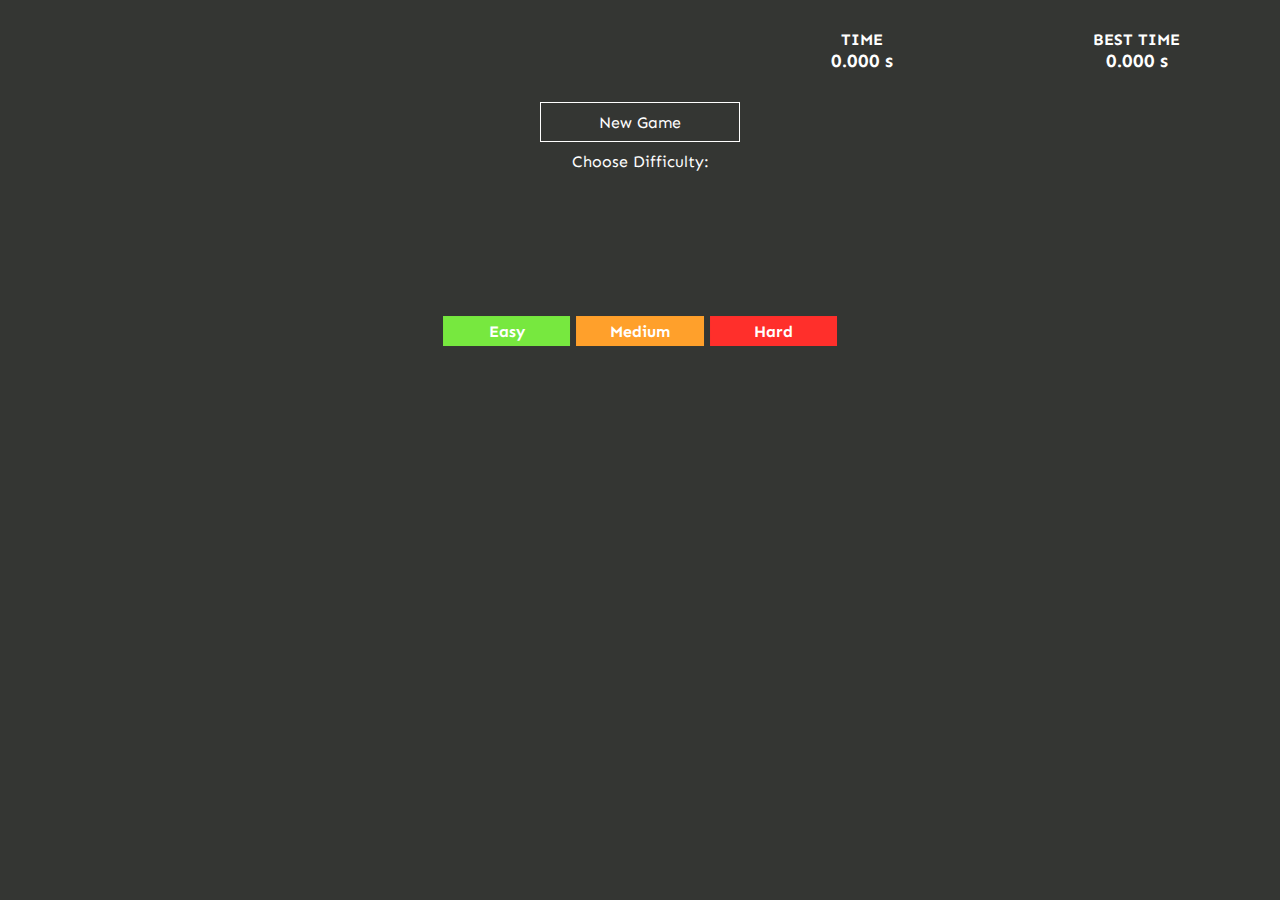
==== index.html @ d8014200 "Add files via upload" ====
<!DOCTYPE html>
<html lang="en">
<head>
    <meta charset="UTF-8">
    <meta name="viewport" content="width=device-width, initial-scale=1.0">
    <link rel="stylesheet" href="index.css">
    <title>Document</title>
</head>
<body>
    <header>
        <ul>
            <li id="timer">
                <h4>TIME</h4>
                <h3 id="sec">0<h3><h3>.</h3><h3 id="msec">000</h3><h3> s</h3>
            </li>
            <li id="best">
                <h4>BEST TIME</h4>
                <h3 class="btime">0.000 s</h3>
            </li>
        </ul>
  
    </header>
    <main>
        <p id="newgame">New Game</p>
        <section>       
            <p id="toptext">Choose Difficulty:</p>
        </section>
        <section>
            <div id="container">
            </div>
        </section>
    </main>
    <script src="app.js"></script>
</body>
</html>
---- index.css ----
@import url('https://fonts.googleapis.com/css?family=Sen&display=swap');
*{
    font-family: 'Sen';
    margin:0;
    box-sizing: border-box;
    user-select: none;
}
body{
    background:rgb(52, 54, 51);
}
header{
    margin: 0 auto;
    color:#fff;
}
header ul{
    display: flex;
    justify-content: flex-end;
    padding:0;
}
header h3{
    display: inline;
}
header li{
    display: block;
    padding: 20px;
    margin:10px 80px;
    text-align: center;
    list-style: none;
}
#newgame{
    border:1px solid #fff;
    margin-bottom: 5px;
    padding: 10px;
}
#newgame:hover{
    background-color: #fff;
    color:black;
}
main{
    color:#fff;
}
main p{
    display: block;
    padding: 10px 50px;
    text-align: center;
}
#newgame{
    margin:0 auto;
    width: 200px;
    height: 40px;
}
section{
    text-align: center;
}
#container{
    position: relative;
    margin: 0 auto;
    height: 300px;
    max-width: 400px;
    padding: 5px;
}
.modetext, #container h1{
    position: absolute;
    top: 50%;
    left:50%;
    transform: translate(-50%,-50%);
}
#gamemodes{
    display: flex;
    position: absolute;
    width: 99.99%;
    height: 99.99%;
    justify-content: center;
    align-items: center;
    top: 50%;
    left:50%;
    transform: translate(-50%,-50%);
}
.mode{
    position: relative;
    width: 33.33%;
    margin: 3px;
    height: 10%;
    background: #fff;
    color:#fff;
}
.blocks{
    position: relative;
    width: 20%;
    height: 25%;
    float:left;
    background: #000;
    border-radius: 6px;
    border:3px solid #fff;
    transform: scale(1);
}
.numbers{
    position: absolute;
    top: 50%;
    left:50%;
    font-size: 20px;
    transform: translate(-50%,-50%);
    color: #fff;
}
.btime{
    display:block;
}

/*media queries*/

/*hover effects added only for large screens*/
@media screen and (min-width:420px){
    .blocks:hover{
        transform: scale(1.08);
        z-index: 2;
    }
    .blocks{
        transition: 0.2s;
    }
}
@media screen and (max-width:540px){
    #container{
        width: 90vw;
        height: 275px;
    }
    header ul, #gamemodes{
        flex-flow: column;
    }
}
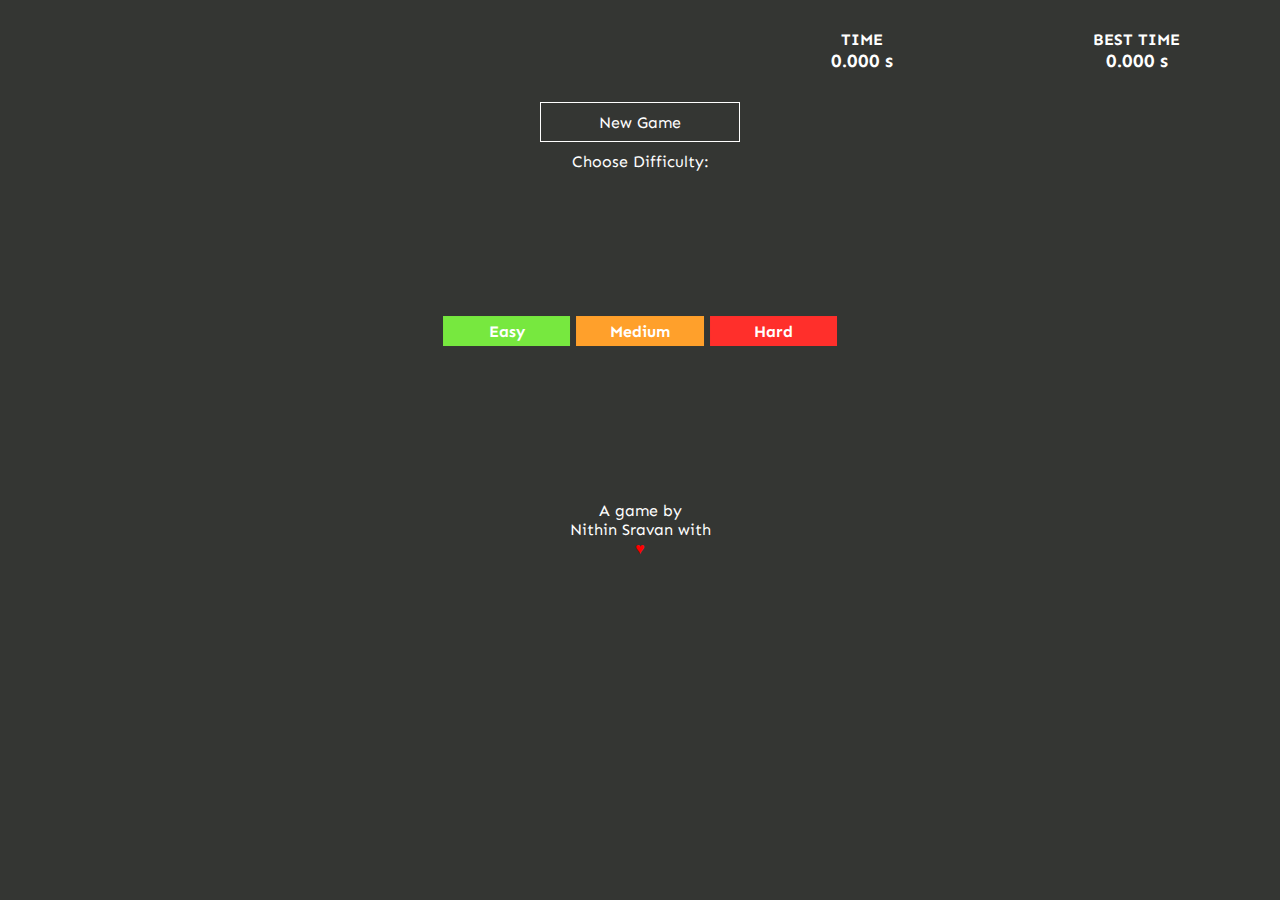
==== commit 4a3e3c04: "Add files via upload" ====
--- a/index.html
+++ b/index.html
@@ -4,7 +4,7 @@
     <meta charset="UTF-8">
     <meta name="viewport" content="width=device-width, initial-scale=1.0">
     <link rel="stylesheet" href="index.css">
-    <title>Document</title>
+    <title>Delta Number Game</title>
 </head>
 <body>
     <header>
@@ -30,6 +30,9 @@
             </div>
         </section>
     </main>
+    <footer>
+        <p>A game by<br>Nithin Sravan with<br><span id="heart">&hearts;</span></p>
+    </footer>
     <script src="app.js"></script>
 </body>
 </html>--- a/index.css
+++ b/index.css
@@ -54,10 +54,10 @@
 }
 #container{
     position: relative;
+    overflow: hidden;
     margin: 0 auto;
     height: 300px;
     max-width: 400px;
-    padding: 5px;
 }
 .modetext, #container h1{
     position: absolute;
@@ -84,40 +84,57 @@
     background: #fff;
     color:#fff;
 }
+.row{
+    height: 25%;
+    width: 100%;
+    position: relative;
+}
 .blocks{
-    position: relative;
     width: 20%;
-    height: 25%;
-    float:left;
+    height: 100%;
+    position: absolute;
     background: #000;
     border-radius: 6px;
-    border:3px solid #fff;
+    border:1px solid #fff;
     transform: scale(1);
+  
 }
 .numbers{
     position: absolute;
     top: 50%;
     left:50%;
+    transform: translate(-50%,-50%);
     font-size: 20px;
-    transform: translate(-50%,-50%);
     color: #fff;
+}
+.pos{
+    position: relative;
+    width: 100%;
+    height: 100%;
 }
 .btime{
     display:block;
 }
-
+footer{
+    margin-top: 10px;
+    width: 100%;
+    height: auto;
+    position: relative;
+}
+footer p{
+    position: absolute;
+    margin-top: 10px;
+    color:#fff;
+    top: 50%;
+    left:50%;
+    transform: translateX(-50%);
+  text-align: center;
+}
+#heart{
+    color:red;
+}
 /*media queries*/
 
-/*hover effects added only for large screens*/
-@media screen and (min-width:420px){
-    .blocks:hover{
-        transform: scale(1.08);
-        z-index: 2;
-    }
-    .blocks{
-        transition: 0.2s;
-    }
-}
 @media screen and (max-width:540px){
     #container{
         width: 90vw;
@@ -126,4 +143,6 @@
     header ul, #gamemodes{
         flex-flow: column;
     }
-}+ 
+}
+
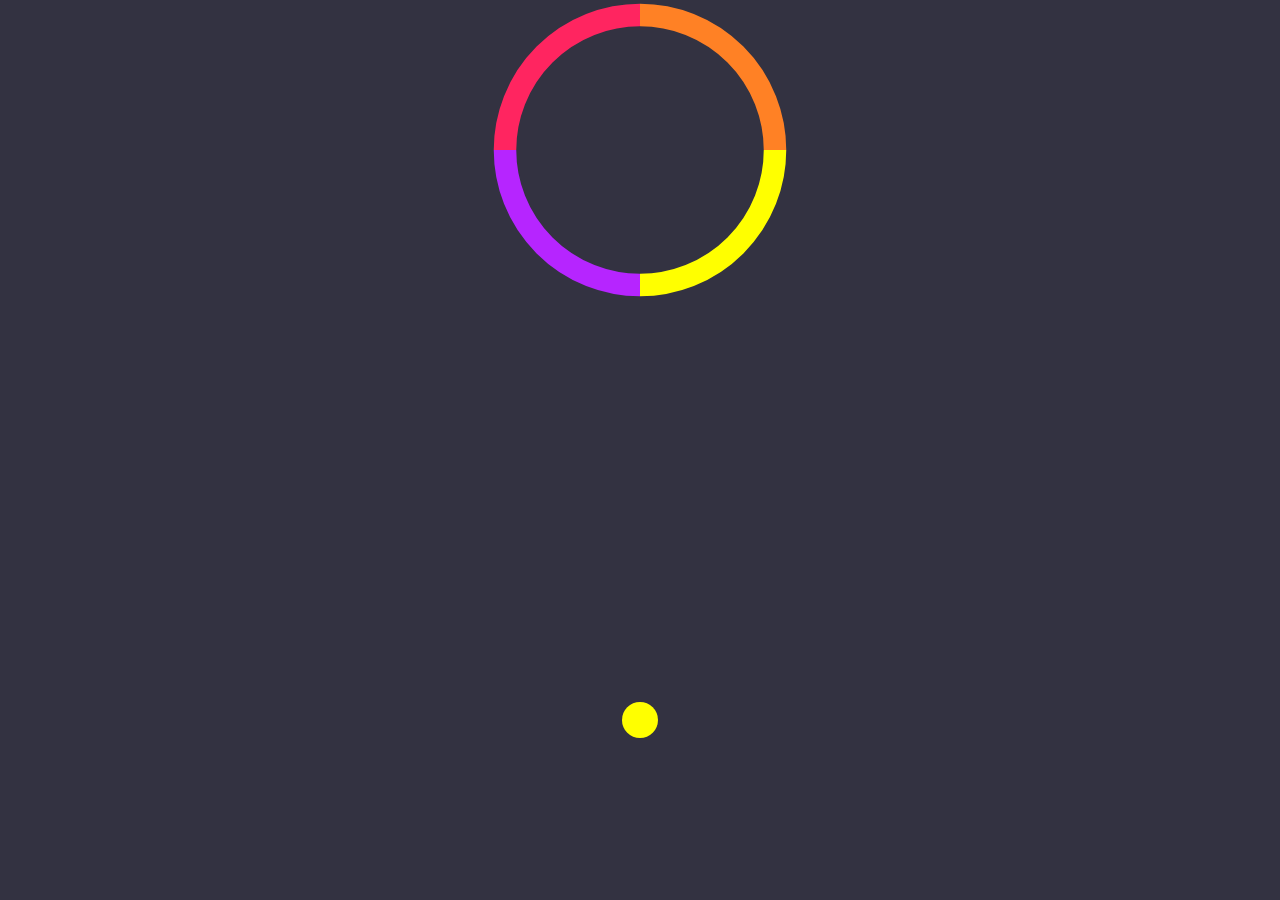
==== commit 23a85bde: "Add files via upload" ====
--- a/index.html
+++ b/index.html
@@ -4,35 +4,10 @@
     <meta charset="UTF-8">
     <meta name="viewport" content="width=device-width, initial-scale=1.0">
     <link rel="stylesheet" href="index.css">
-    <title>Delta Number Game</title>
+    <title>Document</title>
 </head>
 <body>
-    <header>
-        <ul>
-            <li id="timer">
-                <h4>TIME</h4>
-                <h3 id="sec">0<h3><h3>.</h3><h3 id="msec">000</h3><h3> s</h3>
-            </li>
-            <li id="best">
-                <h4>BEST TIME</h4>
-                <h3 class="btime">0.000 s</h3>
-            </li>
-        </ul>
-  
-    </header>
-    <main>
-        <p id="newgame">New Game</p>
-        <section>       
-            <p id="toptext">Choose Difficulty:</p>
-        </section>
-        <section>
-            <div id="container">
-            </div>
-        </section>
-    </main>
-    <footer>
-        <p>A game by<br>Nithin Sravan with<br><span id="heart">&hearts;</span></p>
-    </footer>
-    <script src="app.js"></script>
+    <canvas id="canvas" ></canvas>
+    <script src="game.js"></script>
 </body>
 </html>--- a/index.css
+++ b/index.css
@@ -1,148 +1,21 @@
-@import url('https://fonts.googleapis.com/css?family=Sen&display=swap');
-*{
-    font-family: 'Sen';
-    margin:0;
+* {
     box-sizing: border-box;
-    user-select: none;
 }
 body{
-    background:rgb(52, 54, 51);
+    margin:0;
+    padding: 0;
+    background-color: #fff;
 }
-header{
-    margin: 0 auto;
-    color:#fff;
+canvas{
+    display: block;
+    margin:0 auto;
+    position: absolute;
+    top:0;
+    left:0;
+    width: 100vw;
+    height: 100vh;
+    background-color:  rgb(51, 50, 65);
+} 
+body.full {
+  background-color:  rgb(51, 50, 65);
 }
-header ul{
-    display: flex;
-    justify-content: flex-end;
-    padding:0;
-}
-header h3{
-    display: inline;
-}
-header li{
-    display: block;
-    padding: 20px;
-    margin:10px 80px;
-    text-align: center;
-    list-style: none;
-}
-#newgame{
-    border:1px solid #fff;
-    margin-bottom: 5px;
-    padding: 10px;
-}
-#newgame:hover{
-    background-color: #fff;
-    color:black;
-}
-main{
-    color:#fff;
-}
-main p{
-    display: block;
-    padding: 10px 50px;
-    text-align: center;
-}
-#newgame{
-    margin:0 auto;
-    width: 200px;
-    height: 40px;
-}
-section{
-    text-align: center;
-}
-#container{
-    position: relative;
-    overflow: hidden;
-    margin: 0 auto;
-    height: 300px;
-    max-width: 400px;
-}
-.modetext, #container h1{
-    position: absolute;
-    top: 50%;
-    left:50%;
-    transform: translate(-50%,-50%);
-}
-#gamemodes{
-    display: flex;
-    position: absolute;
-    width: 99.99%;
-    height: 99.99%;
-    justify-content: center;
-    align-items: center;
-    top: 50%;
-    left:50%;
-    transform: translate(-50%,-50%);
-}
-.mode{
-    position: relative;
-    width: 33.33%;
-    margin: 3px;
-    height: 10%;
-    background: #fff;
-    color:#fff;
-}
-.row{
-    height: 25%;
-    width: 100%;
-    position: relative;
-}
-.blocks{
-    width: 20%;
-    height: 100%;
-    position: absolute;
-    background: #000;
-    border-radius: 6px;
-    border:1px solid #fff;
-    transform: scale(1);
-  
-}
-.numbers{
-    position: absolute;
-    top: 50%;
-    left:50%;
-    transform: translate(-50%,-50%);
-    font-size: 20px;
-    color: #fff;
-}
-.pos{
-    position: relative;
-    width: 100%;
-    height: 100%;
-}
-.btime{
-    display:block;
-}
-footer{
-    margin-top: 10px;
-    width: 100%;
-    height: auto;
-    position: relative;
-}
-footer p{
-    position: absolute;
-    margin-top: 10px;
-    color:#fff;
-    top: 50%;
-    left:50%;
-    transform: translateX(-50%);
-  text-align: center;
-}
-#heart{
-    color:red;
-}
-/*media queries*/
-
-@media screen and (max-width:540px){
-    #container{
-        width: 90vw;
-        height: 275px;
-    }
-    header ul, #gamemodes{
-        flex-flow: column;
-    }
- 
-}
-
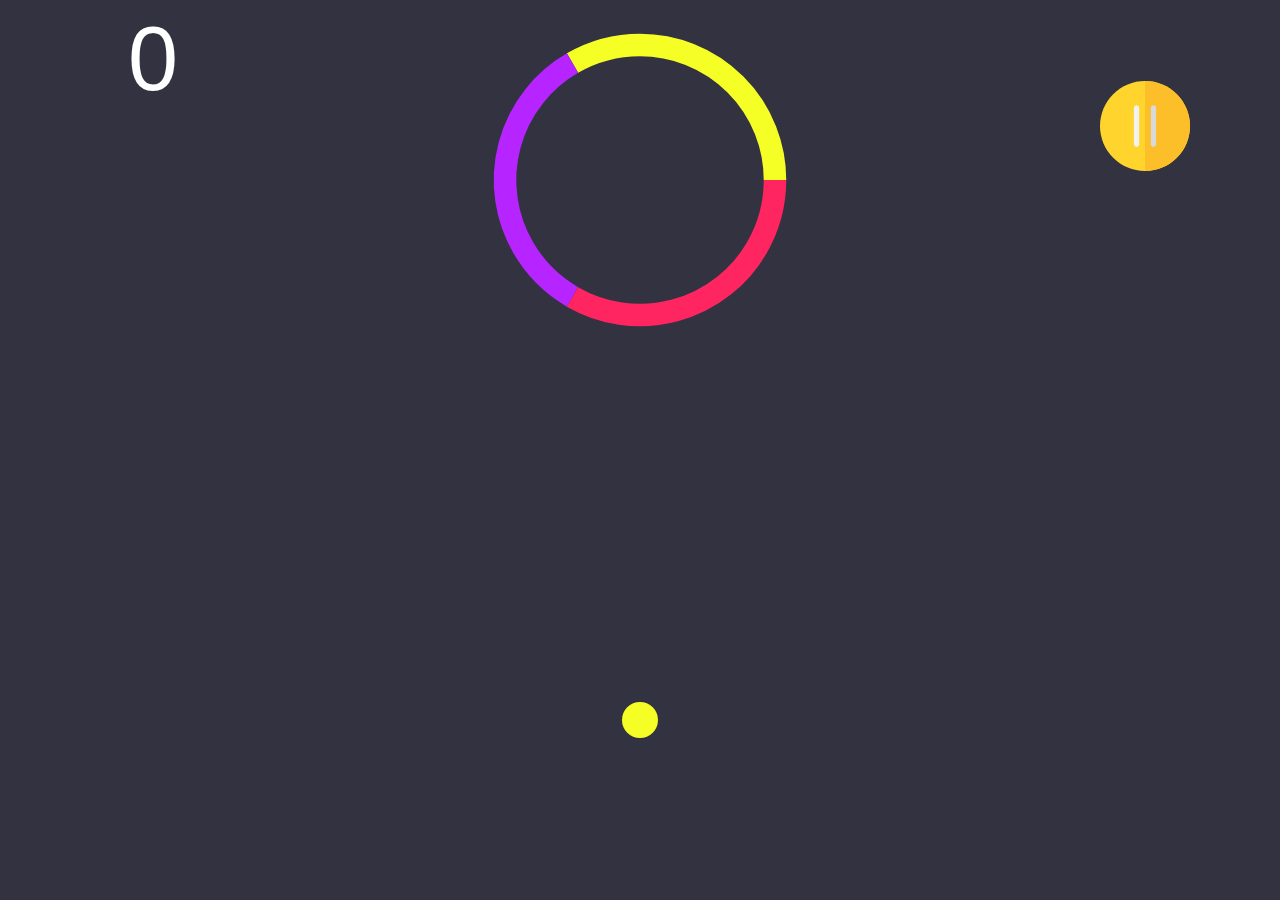
==== commit 170d0017: "Add files via upload" ====
--- a/index.html
+++ b/index.html
@@ -8,6 +8,9 @@
 </head>
 <body>
     <canvas id="canvas" ></canvas>
+    <img id="pause" src="pause.svg">
+    <div id="overlay"></div>
+    <div id="show"></div>
     <script src="game.js"></script>
 </body>
 </html>--- a/index.css
+++ b/index.css
@@ -1,5 +1,8 @@
+@import url('https://fonts.googleapis.com/css?family=Sen&display=swap');
 * {
+    font-family: 'Sen';
     box-sizing: border-box;
+    user-select: none;
 }
 body{
     margin:0;
@@ -16,6 +19,50 @@
     height: 100vh;
     background-color:  rgb(51, 50, 65);
 } 
-body.full {
-  background-color:  rgb(51, 50, 65);
+#overlay{
+    position: absolute;
+    display: none;
+    background-color: rgba(0,0,0,0.4);
+    width: 100vw;
+    height: 100vh;
+    z-index: 2;
 }
+#show{
+    position: absolute;
+    display: none;
+    color: white;
+    width: 100%;
+    left:50%;
+    top:25%;
+    padding: 20px 0;
+    font-size: 2em;
+    text-align: center;
+    transform: translateX(-50%);
+    background-color:rgb(238, 165, 56,0.8);
+    z-index: 3;
+}
+#pause{
+    position: absolute;
+    height: 20vh;
+    width: 10vh;
+    right:10vh;
+    top:4vh;
+    z-index: 1;
+}
+#restart{
+    position: absolute;
+    height: 15vh;
+    width: 15vh;
+    left:50%;
+    top:52%;
+    transform: translateX(-50%);
+    z-index: 3;
+}
+@media screen and (max-width:460px){
+    #pause{
+        height: 10vw;
+        width: 10vw;
+        right:5vh;
+        top:5vh;
+    }
+}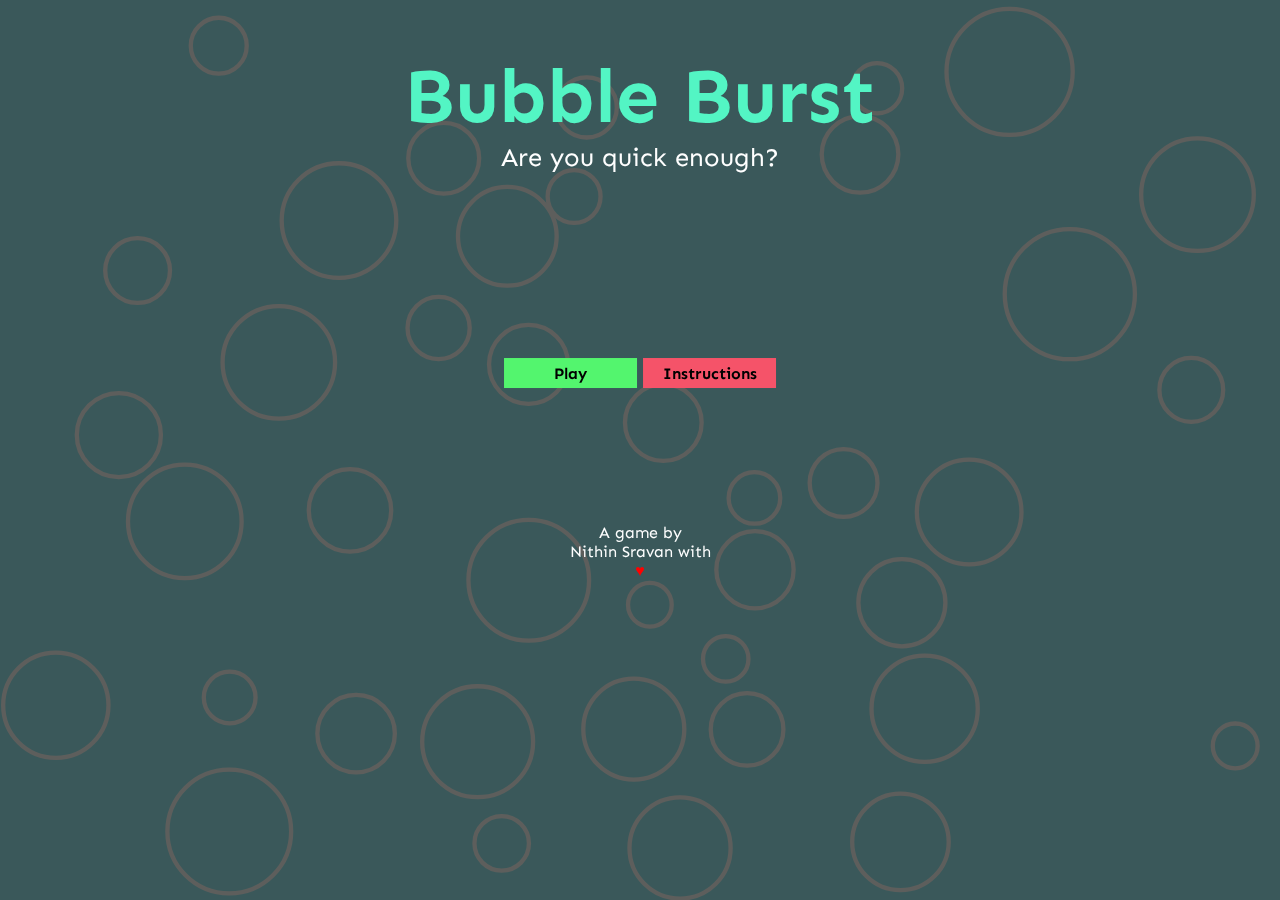
==== commit 92be4c81: "Add files via upload" ====
--- a/index.html
+++ b/index.html
@@ -3,14 +3,43 @@
 <head>
     <meta charset="UTF-8">
     <meta name="viewport" content="width=device-width, initial-scale=1.0">
+    <meta name="viewport" content= "width=device-width, user-scalable=no">
     <link rel="stylesheet" href="index.css">
+    <link rel="stylesheet" href="game.css">
     <title>Document</title>
 </head>
 <body>
-    <canvas id="canvas" ></canvas>
+    <canvas id="canvas"></canvas>
     <img id="pause" src="pause.svg">
     <div id="overlay"></div>
-    <div id="show"></div>
+  <div id="box">
+    <header>
+        <h1>Bubble Burst</h1>
+        <span>Are you quick enough?</span>
+       </header>
+       <main>
+       <div id="container">
+           <div id="menu">
+               <div class="button" id="play"><h4 class="buttontext">Play</h4></div>
+               <div class="button" id="inst"><h4 class="buttontext">Instructions</h4></div>
+           </div>
+       </div>
+       <div id="instructions">
+        <span id="close">&times;</span>
+           <h1>How to play?</h1>
+           <ol>
+               <li>Click the bubbles quickly to burst them before they fill 75% of the screen</li>
+               <li>The speed of bubble generation increases with time so be quick</li>
+               <li>Pro-Tip: Burst the larger bubbles first in order to clear larger area.</li>
+               <li>The longer you endure the higher the score!</li>
+           </ol>
+       </div>
+       </main>
+       <footer>
+           <p>A game by<br>Nithin Sravan with<br><span id="heart">&hearts;</span></p>
+       </footer>
+  </div>
+    <script src="util.js"></script>
     <script src="game.js"></script>
 </body>
 </html>--- a/index.css
+++ b/index.css
@@ -3,66 +3,124 @@
     font-family: 'Sen';
     box-sizing: border-box;
     user-select: none;
+    margin: 0 ;
 }
 body{
     margin:0;
     padding: 0;
-    background-color: #fff;
+    color: #fff;
 }
-canvas{
+#box{
+    position: absolute;
+    z-index: 2;
     display: block;
-    margin:0 auto;
+    background:rgba(52, 54, 51,0.8);
+    height: 100%;
+    width: 100%;
+}
+header{
+    text-align: center;
+    font-size: 2vw;
+    padding: 50px;
+}
+header h1{
+    color: rgb(83, 245, 196);
+    font-size: 6vw;
+}
+footer{
+    text-align: center;
+}
+#heart{
+    color:red;
+}
+#container{
+    margin: 0 auto;
+    position: relative;
+    height: 300px;
+    max-width: 400px;
+
+}
+#menu{
+    display: flex;
     position: absolute;
-    top:0;
-    left:0;
-    width: 100vw;
-    height: 100vh;
-    background-color:  rgb(51, 50, 65);
-} 
-#overlay{
+    width: 99.99%;
+    height: 99.99%;
+    justify-content: center;
+    align-items: center;
+    top: 50%;
+    left:50%;
+    transform: translate(-50%,-50%);
+}
+#close {
+    color: rgb(77, 77, 77);
+    float: right;
+    font-size: 28px;
+  }
+  
+#close:hover{
+    color: black;
+    text-decoration: none;
+    cursor: pointer;
+  }
+#instructions{
+    display: none;
     position: absolute;
-    display: none;
-    background-color: rgba(0,0,0,0.4);
-    width: 100vw;
-    height: 100vh;
+    top: 50%;
+    left:50%;
+    transform: translate(-50%,-50%);
     z-index: 2;
+    padding: 20px;
+    background: rgb(82, 231, 161);
+    color: #000;
+    width:530px;
+    overflow: visible;
 }
-#show{
+.buttontext, #container h1{
     position: absolute;
-    display: none;
-    color: white;
-    width: 100%;
+    top: 50%;
     left:50%;
-    top:25%;
-    padding: 20px 0;
-    font-size: 2em;
-    text-align: center;
-    transform: translateX(-50%);
-    background-color:rgb(238, 165, 56,0.8);
-    z-index: 3;
+    transform: translate(-50%,-50%);
 }
-#pause{
-    position: absolute;
-    height: 20vh;
-    width: 10vh;
-    right:10vh;
-    top:4vh;
-    z-index: 1;
+.button{
+    position: relative;
+    width: 33.33%;
+    margin: 3px;
+    height: 10%;
+    color: #000;
 }
-#restart{
-    position: absolute;
-    height: 15vh;
-    width: 15vh;
-    left:50%;
-    top:52%;
-    transform: translateX(-50%);
-    z-index: 3;
+.button:hover{
+    cursor: pointer;
 }
-@media screen and (max-width:460px){
-    #pause{
-        height: 10vw;
-        width: 10vw;
-        right:5vh;
-        top:5vh;
+#play:hover{
+   color: rgb(30, 216, 30);
+   background-color: rgb(224, 255, 220);
+}
+#inst:hover{
+   color: rgb(245, 83, 105);
+   background-color: rgb(250, 201, 217);
+}
+#play{
+    background-color: rgb(83, 245, 110);
+}
+#inst{
+    background-color: rgb(245, 83, 105);
+}
+/*media query*/
+@media screen and (max-width:540px){
+    #container{
+        width: 90vw;
+        height: 275px;
     }
-}+    header{
+        font-size: 2vh;
+    }
+    header h1{
+        font-size: 6vh;
+    }
+    #menu{
+        flex-flow: column;
+    }
+    #instructions{
+        width:80%;
+    }
+}
--- a/game.css
+++ b/game.css
@@ -0,0 +1,77 @@
+canvas{
+    display: block;
+    margin:0 auto;
+    position: absolute;
+    top:0;
+    left:0;
+    width: 100vw;
+    height: 100vh;
+    background-color:  rgb(83, 226, 245);
+} 
+
+#countdown{
+    position: absolute;
+    z-index: 2;
+    top:30%;
+    left: 50%;
+    font-size: 4vh;
+    text-align: center;
+    transform: translateX(-50%);
+    color: rgb(32, 5, 66);
+}
+
+#overlay{
+    position: absolute;
+    display: none;
+    background-color: rgba(0,0,0,0.7);
+    width: 100vw;
+    height: 100vh;
+    z-index: 2;
+}
+#pause{
+    position: absolute;
+    height: 20vh;
+    width: 10vh;
+    right:10vh;
+    top:4vh;
+    z-index: 1;
+}
+#score{
+    position: absolute;
+    left:10vh;
+    top:4vh;
+    z-index: 1;
+    color: rgb(32, 5, 66);
+}
+#resume{
+    position: absolute;
+    height: 15vh;
+    width: 15vh;
+    left:50%;
+    top:30%;
+    transform: translateX(-50%);
+    z-index: 3;
+}
+#restart{
+    position: absolute;
+    height: 15vh;
+    width: 15vh;
+    left:50%;
+    top:52%;
+    transform: translateX(-50%);
+    z-index: 3;
+}
+/*media query*/
+@media screen and (max-width:540px){
+    #pause{
+        height: 10vw;
+        width: 10vw;
+        right:5vh;
+        top:5vh;
+    }
+    #score{
+        left:5vh;
+        top:5vh;
+    }
+ 
+}
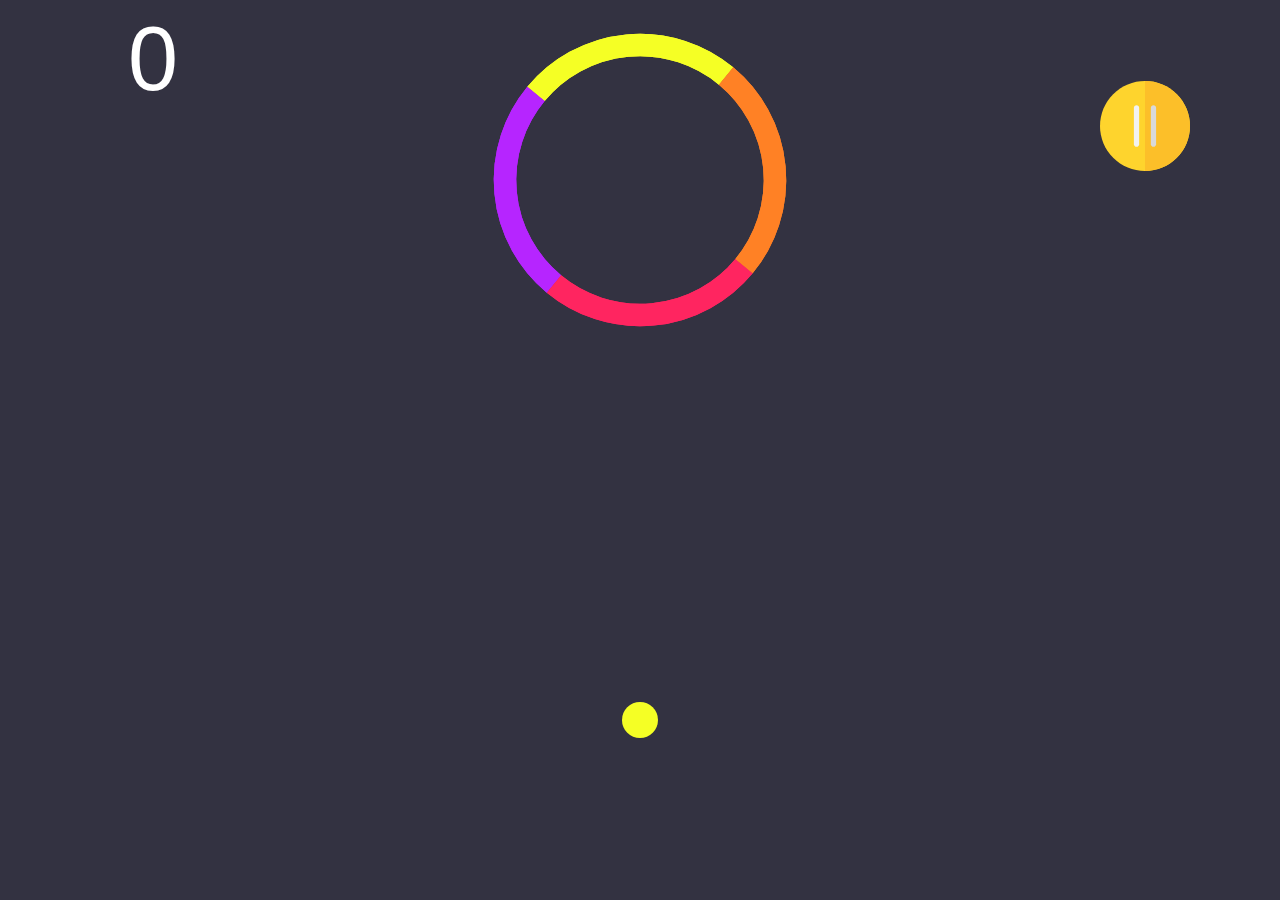
==== commit 314e3cdb: "Add files via upload" ====
--- a/index.html
+++ b/index.html
@@ -3,43 +3,14 @@
 <head>
     <meta charset="UTF-8">
     <meta name="viewport" content="width=device-width, initial-scale=1.0">
-    <meta name="viewport" content= "width=device-width, user-scalable=no">
     <link rel="stylesheet" href="index.css">
-    <link rel="stylesheet" href="game.css">
     <title>Document</title>
 </head>
 <body>
-    <canvas id="canvas"></canvas>
+    <canvas id="canvas" ></canvas>
     <img id="pause" src="pause.svg">
     <div id="overlay"></div>
-  <div id="box">
-    <header>
-        <h1>Bubble Burst</h1>
-        <span>Are you quick enough?</span>
-       </header>
-       <main>
-       <div id="container">
-           <div id="menu">
-               <div class="button" id="play"><h4 class="buttontext">Play</h4></div>
-               <div class="button" id="inst"><h4 class="buttontext">Instructions</h4></div>
-           </div>
-       </div>
-       <div id="instructions">
-        <span id="close">&times;</span>
-           <h1>How to play?</h1>
-           <ol>
-               <li>Click the bubbles quickly to burst them before they fill 75% of the screen</li>
-               <li>The speed of bubble generation increases with time so be quick</li>
-               <li>Pro-Tip: Burst the larger bubbles first in order to clear larger area.</li>
-               <li>The longer you endure the higher the score!</li>
-           </ol>
-       </div>
-       </main>
-       <footer>
-           <p>A game by<br>Nithin Sravan with<br><span id="heart">&hearts;</span></p>
-       </footer>
-  </div>
-    <script src="util.js"></script>
+    <div id="show"></div>
     <script src="game.js"></script>
 </body>
 </html>--- a/index.css
+++ b/index.css
@@ -3,124 +3,75 @@
     font-family: 'Sen';
     box-sizing: border-box;
     user-select: none;
-    margin: 0 ;
 }
 body{
     margin:0;
     padding: 0;
-    color: #fff;
+    background-color: #fff;
 }
-#box{
+#canvas{
+    display: block;
+    margin:0 auto;
     position: absolute;
+    top:0;
+    left:0;
+    width: 100vw;
+    height: 100vh;
+    background-color:  rgb(51, 50, 65);
+} 
+#overlay{
+    position: absolute;
+    display: none;
+    background-color: rgba(0,0,0,0.4);
+    width: 100vw;
+    height: 100vh;
     z-index: 2;
-    display: block;
-    background:rgba(52, 54, 51,0.8);
-    height: 100%;
+}
+#show{
+    position: absolute;
+    display: none;
+    color: white;
     width: 100%;
+    left:50%;
+    top:25%;
+    padding: 20px 0;
+    font-size: 2em;
+    text-align: center;
+    transform: translateX(-50%);
+    background-color:rgb(238, 165, 56,0.8);
+    z-index: 3;
 }
-header{
-    text-align: center;
-    font-size: 2vw;
-    padding: 50px;
+#pause{
+    position: absolute;
+    height: 20vh;
+    width: 10vh;
+    right:10vh;
+    top:4vh;
+    z-index: 1;
 }
-header h1{
-    color: rgb(83, 245, 196);
-    font-size: 6vw;
+#resume{
+    position: absolute;
+    height: 15vh;
+    width: 15vh;
+    left:50%;
+    top:30%;
+    transform: translateX(-50%);
+    z-index: 3;
 }
-footer{
-    text-align: center;
+#restart{
+    position: absolute;
+    height: 15vh;
+    width: 15vh;
+    left:50%;
+    top:52%;
+    transform: translateX(-50%);
+    z-index: 3;
 }
-#heart{
-    color:red;
-}
-#container{
-    margin: 0 auto;
-    position: relative;
-    height: 300px;
-    max-width: 400px;
-
-}
-#menu{
-    display: flex;
-    position: absolute;
-    width: 99.99%;
-    height: 99.99%;
-    justify-content: center;
-    align-items: center;
-    top: 50%;
-    left:50%;
-    transform: translate(-50%,-50%);
-}
-#close {
-    color: rgb(77, 77, 77);
-    float: right;
-    font-size: 28px;
-  }
-  
-#close:hover{
-    color: black;
-    text-decoration: none;
-    cursor: pointer;
-  }
-#instructions{
-    display: none;
-    position: absolute;
-    top: 50%;
-    left:50%;
-    transform: translate(-50%,-50%);
-    z-index: 2;
-    padding: 20px;
-    background: rgb(82, 231, 161);
-    color: #000;
-    width:530px;
-    overflow: visible;
-}
-.buttontext, #container h1{
-    position: absolute;
-    top: 50%;
-    left:50%;
-    transform: translate(-50%,-50%);
-}
-.button{
-    position: relative;
-    width: 33.33%;
-    margin: 3px;
-    height: 10%;
-    color: #000;
-}
-.button:hover{
-    cursor: pointer;
-}
-#play:hover{
-   color: rgb(30, 216, 30);
-   background-color: rgb(224, 255, 220);
-}
-#inst:hover{
-   color: rgb(245, 83, 105);
-   background-color: rgb(250, 201, 217);
-}
-#play{
-    background-color: rgb(83, 245, 110);
-}
-#inst{
-    background-color: rgb(245, 83, 105);
-}
-/*media query*/
-@media screen and (max-width:540px){
-    #container{
-        width: 90vw;
-        height: 275px;
-    }
-    header{
-        font-size: 2vh;
-    }
-    header h1{
-        font-size: 6vh;
-    }
-    #menu{
-        flex-flow: column;
-    }
-    #instructions{
-        width:80%;
+@media screen and (max-width:460px){
+    #pause{
+        height: 10vw;
+        width: 10vw;
+        right:5vh;
+        top:5vh;
     }
 }
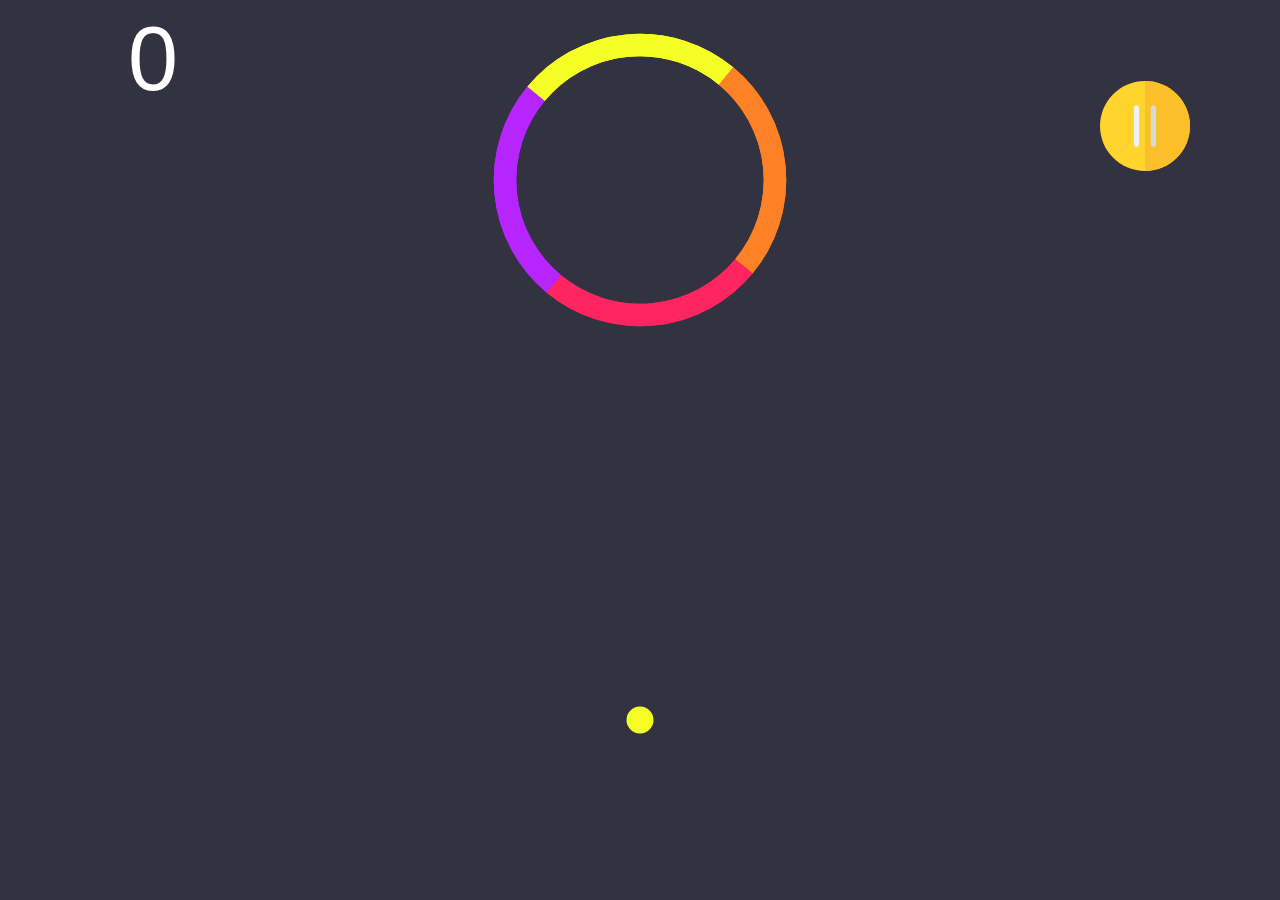
==== commit 7bc76ed1: "Add files via upload" ====
--- a/index.html
+++ b/index.html
@@ -3,6 +3,7 @@
 <head>
     <meta charset="UTF-8">
     <meta name="viewport" content="width=device-width, initial-scale=1.0">
+    <meta name="viewport" content= "width=device-width, user-scalable=no">
     <link rel="stylesheet" href="index.css">
     <title>Document</title>
 </head>
